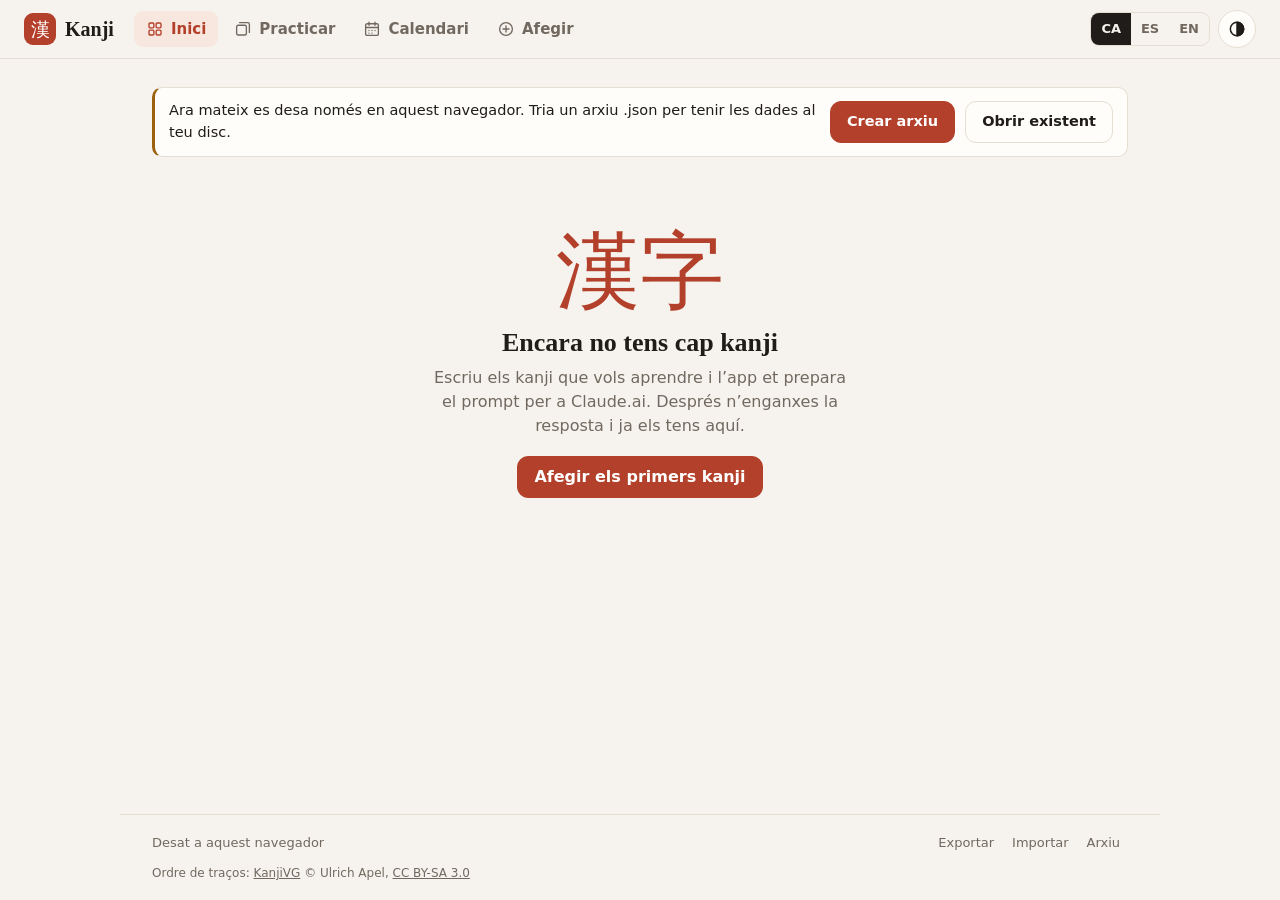
==== index.html @ 9c3f1753 "Add: verify all unchecked cards at once - "Verify all (N)" button on the home screen, for the cards " ====
<!DOCTYPE html>
<html lang="ca">
<head>
<meta charset="utf-8">
<meta name="viewport" content="width=device-width, initial-scale=1, viewport-fit=cover">
<meta name="color-scheme" content="light dark">
<!-- Sense referrer cap a altres webs: la veu en línia (js/veu.js) no respon si el rep. -->
<meta name="referrer" content="same-origin">
<meta name="description" content="Aprèn kanji amb fitxes, ordre de traços i repetició espaiada.">
<title>Kanji</title>
<link rel="icon" type="image/svg+xml" href="assets/favicon.svg">
<link rel="stylesheet" href="css/styles.css?v=30">
<script>
  // Tema abans de pintar, perquè no parpellegi (la mateixa clau que Prefs.theme, a js/prefs.js).
  try { const th = localStorage.getItem('kanji:tema'); if (th) document.documentElement.dataset.theme = th; } catch {}
</script>
</head>
<body>
<header class="top">
  <a class="brand" href="#/"><span class="brand-k" lang="ja" aria-hidden="true">漢</span><span data-i18n="app.name">Kanji</span></a>
  <nav class="nav" data-i18n-aria="nav.label">
    <a href="#/" data-nav="home">
      <svg class="i" viewBox="0 0 24 24" aria-hidden="true"><rect x="4" y="4" width="6.5" height="6.5" rx="1.5"/><rect x="13.5" y="4" width="6.5" height="6.5" rx="1.5"/><rect x="4" y="13.5" width="6.5" height="6.5" rx="1.5"/><rect x="13.5" y="13.5" width="6.5" height="6.5" rx="1.5"/></svg>
      <span data-i18n="nav.home">Inici</span>
    </a>
    <a href="#/practica" data-nav="practice">
      <svg class="i" viewBox="0 0 24 24" aria-hidden="true"><rect x="3.5" y="7" width="13" height="13" rx="2"/><path d="M7.5 3.5h11a2 2 0 0 1 2 2v11"/></svg>
      <span data-i18n="nav.practice">Practicar</span><b id="dueBadge" class="badge" hidden></b>
    </a>
    <a href="#/calendari" data-nav="calendar">
      <svg class="i" viewBox="0 0 24 24" aria-hidden="true"><rect x="3.5" y="5" width="17" height="15.5" rx="2"/><path d="M3.5 10h17M8 3v4M16 3v4"/><path d="M8 14h.01M12 14h.01M16 14h.01M8 17.5h.01M12 17.5h.01"/></svg>
      <span data-i18n="nav.calendar">Calendari</span>
    </a>
    <a href="#/afegir" data-nav="add">
      <svg class="i" viewBox="0 0 24 24" aria-hidden="true"><circle cx="12" cy="12" r="8.5"/><path d="M12 8v8M8 12h8"/></svg>
      <span data-i18n="nav.add">Afegir</span>
    </a>
  </nav>
  <div class="top-tools">
    <div id="langs" class="langs" role="group" data-i18n-aria="lang.label"></div>
    <button type="button" id="themeBtn" class="icon-btn" data-i18n-title="theme" data-i18n-aria="theme">
      <svg class="i" viewBox="0 0 24 24" aria-hidden="true"><circle cx="12" cy="12" r="8"/><path d="M12 4a8 8 0 0 1 0 16z" fill="currentColor"/></svg>
    </button>
  </div>
</header>

<main class="main">
  <div id="banner" class="banner" role="status" hidden></div>
  <div id="view"></div>
</main>

<footer class="foot">
  <span id="saveState" class="state"></span>
  <span class="tools">
    <button type="button" id="exportBtn" class="ghost" data-i18n="file.export">Exportar</button>
    <button type="button" id="importBtn" class="ghost" data-i18n="file.import">Importar</button>
    <button type="button" id="fileBtn" class="ghost" data-i18n="file.file">Arxiu</button>
  </span>
  <p class="credits"><span data-i18n="foot.strokes">Ordre de traços:</span>
    <a href="https://kanjivg.tagaini.net" target="_blank" rel="noopener">KanjiVG</a> © Ulrich Apel,
    <a href="https://creativecommons.org/licenses/by-sa/3.0/" target="_blank" rel="noopener">CC BY-SA 3.0</a></p>
</footer>

<input id="importInput" type="file" accept=".json,application/json" hidden>
<div id="toast" class="toast" role="status" aria-live="polite" hidden></div>

<script src="js/prefs.js?v=30"></script>
<script src="js/i18n.js?v=30"></script>
<script src="js/util.js?v=30"></script>
<script src="js/card.js?v=30"></script>
<script src="js/peces.js?v=30"></script>
<script src="js/almacen.js?v=30"></script>
<script src="js/validar.js?v=30"></script>
<script src="js/store.js?v=30"></script>
<script src="js/prompt.js?v=30"></script>
<script src="js/veu.js?v=30"></script>
<script src="js/traces.js?v=30"></script>
<script src="js/inici.js?v=30"></script>
<script src="js/fitxa.js?v=30"></script>
<script src="js/afegir.js?v=30"></script>
<script src="js/practica.js?v=30"></script>
<script src="js/calendari.js?v=30"></script>
<script src="js/etiquetes.js?v=30"></script>
<script src="js/app.js?v=30"></script>
</body>
</html>
---- css/styles.css ----
/* Mobile-first. Colors com a variables; el tema fosc només en canvia els valors. */
:root {
  --bg: #f6f3ee; --panel: #fffdf9; --ink: #1f1c19; --mute: #71695f; --line: #e5ded3; --hover: #f0ebe3;
  --accent: #b3402a; --accent-ink: #ffffff; --accent-soft: #f8e7df;
  --ok: #2e7d4f; --warn: #9a620f; --danger: #b3352f; --ghost: #e6dfd3;
  --ok-soft: #e2f0e7; --danger-soft: #f8e0dd;
  --b1: #c9573f; --b2: #cf8a2e; --b3: #b9a232; --b4: #6f9e4a; --b5: #2e7d4f;
  --serif: Georgia, "Iowan Old Style", "Times New Roman", serif;
  --sans: system-ui, -apple-system, "Segoe UI", Roboto, sans-serif;
  --jp: "Hiragino Sans", "Hiragino Kaku Gothic ProN", "Yu Gothic UI", "Yu Gothic", YuGothic, Meiryo, "Noto Sans JP", "Noto Sans CJK JP", sans-serif;
  /* Per als kanji grans, lletra de llibre de text si n'hi ha (s'assembla més a l'escriptura a mà). */
  --jp-k: "UD Digi Kyokasho N-R", "UD デジタル 教科書体 N-R", "UD Digi Kyokasho NK-R", Klee, "Klee One", var(--jp);
  --r: 14px;
  color-scheme: light;
}
:root[data-theme="dark"] {
  --bg: #141312; --panel: #1d1b19; --ink: #ece6dc; --mute: #a0978b; --line: #312d29; --hover: #27241f;
  --accent: #f08a6c; --accent-ink: #1a1512; --accent-soft: #3b2721;
  --ok: #62c48f; --warn: #e3b252; --danger: #ff8a7a; --ghost: #36312c;
  --ok-soft: #1c3126; --danger-soft: #3b2220;
  --b1: #f08a6c; --b2: #eaa54c; --b3: #d9c450; --b4: #98c76e; --b5: #62c48f;
  color-scheme: dark;
}

* { box-sizing: border-box; }
[hidden] { display: none !important; }
html { -webkit-text-size-adjust: 100%; }
body {
  margin: 0; min-height: 100vh; min-height: 100dvh; display: flex; flex-direction: column;
  background: var(--bg); color: var(--ink); font: 16px/1.5 var(--sans);
  padding-bottom: calc(64px + env(safe-area-inset-bottom));
}
[lang="ja"] { font-family: var(--jp); }
a { color: var(--accent); }
button, input, select, textarea { font: inherit; color: inherit; }
button { cursor: pointer; }
:focus-visible { outline: 2px solid var(--accent); outline-offset: 2px; }
svg.i {
  width: 20px;
  height: 20px;
  flex: none;
  fill: none;
  stroke: currentColor;
  stroke-width: 1.8;
  stroke-linecap: round;
  stroke-linejoin: round;
}
mark { background: none; color: var(--accent); }
.h { font: 700 26px/1.2 var(--serif); margin: 4px 0 14px; letter-spacing: -.01em; }
.hint { color: var(--mute); font-size: 14px; margin: 6px 0 0; }
.warn { color: var(--warn); font-size: 14px; margin: 6px 0 0; }
.row { display: flex; flex-wrap: wrap; gap: 8px; margin-top: 12px; align-items: center; }

/* ---------- Capçalera i navegació ---------- */
.top {
  position: sticky; top: 0; z-index: 10; display: flex; align-items: center; gap: 12px;
  padding: 10px 16px; padding-top: calc(10px + env(safe-area-inset-top));
  background: var(--bg); border-bottom: 1px solid var(--line);
}
.brand { display: flex; align-items: center; gap: 9px; color: var(--ink); text-decoration: none; font: 700 20px/1 var(--serif); }
.brand-k {
  display: grid;
  place-items: center;
  width: 32px;
  height: 32px;
  border-radius: 9px;
  background: var(--accent);
  color: var(--accent-ink);
  font: 500 19px/1 var(--jp);
}
.top-tools { margin-left: auto; display: flex; align-items: center; gap: 8px; }
.langs { display: flex; border: 1px solid var(--line); border-radius: 9px; overflow: hidden; }
.langs button { border: 0; background: none; padding: 6px 10px; font-size: 13px; font-weight: 600; color: var(--mute); }
.langs button[aria-pressed="true"] { background: var(--ink); color: var(--bg); }
.icon-btn {
  display: inline-grid; place-items: center; width: 38px; height: 38px; flex: none; padding: 0;
  border: 1px solid var(--line); border-radius: 50%; background: var(--panel); color: var(--ink); text-decoration: none;
}
.icon-btn:hover { border-color: var(--mute); }
.icon-btn.off { opacity: .35; cursor: default; }

.nav {
  position: fixed; left: 0; right: 0; bottom: 0; z-index: 10; display: grid; grid-template-columns: repeat(4, 1fr);
  background: var(--panel); border-top: 1px solid var(--line); padding-bottom: env(safe-area-inset-bottom);
}
.nav a {
  position: relative;
  display: flex;
  flex-direction: column;
  align-items: center;
  gap: 2px;
  padding: 9px 4px 8px;
  font-size: 12px;
  font-weight: 600;
  color: var(--mute);
  text-decoration: none;
}
.nav a svg.i { width: 23px; height: 23px; }
.nav a.on { color: var(--accent); }
.badge {
  position: absolute;
  top: 4px;
  left: calc(50% + 7px);
  min-width: 19px;
  padding: 1px 5px;
  border-radius: 999px;
  background: var(--accent);
  color: var(--accent-ink);
  font-size: 11px;
  line-height: 17px;
  text-align: center;
}

/* ---------- Estructura ---------- */
/* la fitxa que surt en lliscar no fa barra horitzontal */
.main {
  flex: 1;
  width: 100%;
  max-width: 1040px;
  margin: 0 auto;
  padding: 16px;
  overflow-x: hidden;
  overflow-x: clip;
}
.panel { background: var(--panel); border: 1px solid var(--line); border-radius: var(--r); padding: 16px; }
.panel h2 {
  display: flex; align-items: center; justify-content: space-between; gap: 8px; margin: 0 0 10px;
  font: 600 12.5px/1.2 var(--sans); text-transform: uppercase; letter-spacing: .07em; color: var(--mute);
}
.banner {
  display: flex;
  flex-wrap: wrap;
  align-items: center;
  gap: 10px;
  margin-bottom: 16px;
  padding: 12px 14px;
  background: var(--panel);
  border: 1px solid var(--line);
  border-left: 3px solid var(--warn);
  border-radius: 10px;
  font-size: 14.5px;
}
.banner p { margin: 0; flex: 1 1 260px; }
.foot {
  width: 100%;
  max-width: 1040px;
  margin: 0 auto;
  padding: 14px 16px 18px;
  display: flex;
  flex-wrap: wrap;
  align-items: center;
  gap: 4px 12px;
  border-top: 1px solid var(--line);
  color: var(--mute);
  font-size: 13px;
}
.state[data-s="error"] { color: var(--danger); }
.tools { display: flex; gap: 2px; margin-left: auto; }
.credits { flex-basis: 100%; margin: 4px 0 0; font-size: 12px; }
.credits a { color: inherit; }

/* ---------- Botons ---------- */
.btn {
  display: inline-flex; align-items: center; justify-content: center; gap: 6px; min-height: 42px; padding: 8px 16px;
  border: 1px solid var(--line); border-radius: 11px; background: var(--panel); color: var(--ink);
  font-weight: 600; text-decoration: none; line-height: 1.2; text-align: center;
}
.btn:hover { border-color: var(--mute); }
.btn.primary { background: var(--accent); border-color: var(--accent); color: var(--accent-ink); }
.btn.primary:hover { filter: brightness(1.07); }
.btn.ghost { background: none; border-color: transparent; color: var(--mute); padding-inline: 8px; }
.btn.ghost:hover { color: var(--ink); background: var(--hover); }
.btn.danger { color: var(--danger); }
.btn.danger:hover { border-color: var(--danger); }
.btn.big { width: 100%; min-height: 52px; font-size: 17px; }
.btn.small { min-height: 34px; padding: 5px 12px; font-size: 14px; }
button.ghost { background: none; border: 0; border-radius: 7px; padding: 4px 8px; color: var(--mute); font-size: 13px; }
button.ghost:hover { color: var(--ink); background: var(--hover); }
.say {
  display: inline-grid;
  place-items: center;
  width: 38px;
  height: 38px;
  flex: none;
  padding: 0;
  border: 1px solid var(--line);
  border-radius: 50%;
  background: var(--panel);
  color: var(--accent);
}
.say:hover { border-color: var(--accent); }
.say svg.i { width: 19px; height: 19px; }
.lnk { font-size: 14px; }

/* ---------- Inici ---------- */
.today { display: grid; grid-template-columns: repeat(3, 1fr); gap: 8px; margin-bottom: 16px; }
.today .btn { grid-column: 1 / -1; min-height: 48px; }
.stat { background: var(--panel); border: 1px solid var(--line); border-radius: var(--r); padding: 10px 12px; }
.stat b { display: block; font: 700 27px/1.1 var(--serif); }
.stat span { font-size: 13px; color: var(--mute); }
.stat.hot b { color: var(--accent); }
.finder { display: grid; gap: 10px; margin-bottom: 12px; }
.search, .kin, .paste, .ptext {
  width: 100%;
  padding: 11px 13px;
  border: 1px solid var(--line);
  border-radius: 11px;
  background: var(--panel);
  color: var(--ink);
  font-size: 16px;
}
.chips { display: flex; gap: 6px; overflow-x: auto; scrollbar-width: none; padding-bottom: 2px; }
.chips::-webkit-scrollbar { display: none; }
.chip {
  flex: none;
  border: 1px solid var(--line);
  background: var(--panel);
  border-radius: 999px;
  padding: 5px 13px;
  font-size: 14px;
  color: var(--mute);
}
.chip.on { background: var(--ink); border-color: var(--ink); color: var(--bg); }
.found { margin: 0 0 10px; color: var(--mute); font-size: 14px; }
.chips-sep { flex: none; width: 1px; margin: 4px 4px; background: var(--line); }
/* "Mostrar: significats · rōmaji" (interruptors petits sota la cerca). */
.view-opts {
  display: flex;
  flex-wrap: wrap;
  align-items: center;
  gap: 8px 16px;
  margin: -2px 0 12px;
  font-size: 14px;
  color: var(--mute);
}
.toggle.small { align-items: center; gap: 8px; color: var(--ink); font-weight: 600; cursor: pointer; }
.toggle.small .switch { width: 38px; height: 22px; margin: 0; }
.toggle.small .switch i { width: 16px; height: 16px; }
.toggle.small .switch[aria-checked="true"] i { transform: translateX(16px); }
.grid.hide-m .tile-m { visibility: hidden; } /* s'amaga però conserva el lloc: les targetes no canvien de mida */
[data-romaji="off"] .ro, [data-romaji="off"] .rd-ro, [data-romaji="off"] .ros { display: none !important; }
.found:empty { display: none; }
.grid { display: grid; grid-template-columns: repeat(auto-fill, minmax(96px, 1fr)); gap: 8px; }
.tile {
  position: relative; display: flex; flex-direction: column; align-items: center; gap: 1px; min-width: 0; padding: 12px 6px 10px;
  background: var(--panel); border: 1px solid var(--line); border-radius: var(--r); color: var(--ink); text-decoration: none;
  transition: border-color .12s, transform .12s;
}
.tile:hover { border-color: var(--accent); transform: translateY(-1px); }
/* Ordenar arrossegant (només a l'ordinador): botó «Reordenar [R]» a la dreta de «Mostrar». En mode ordenar,
   les rajoles tenen la vora discontínua, el text no es pot seleccionar i la que mous queda com un forat. */
/* «✓ Verificar totes (N)»: a la dreta; si també hi ha «Reordenar», van junts. */
.view-opts .verify-all-btn { margin-left: auto; color: var(--ok); font-size: 14px; }
.view-opts .verify-all-btn:not([hidden]) + .sort-btn { margin-left: 0; }
.view-opts .sort-btn { margin-left: auto; color: var(--ink); font-size: 14px; }
.sort-btn kbd {
  margin-left: 4px;
  padding: 0 5px;
  border: 1px solid currentColor;
  border-radius: 4px;
  font: 700 11px/1.4 var(--sans);
  opacity: .7;
}
.grid.sortable .tile { cursor: grab; user-select: none; -webkit-user-select: none; border-style: dashed; }
.grid.sortable .tile.dragging { opacity: .35; border-style: dashed; border-color: var(--accent); transform: none; }
.tile-k { font: 400 46px/1.15 var(--jp-k); }
/* Paraules: com més llargues, més petites, perquè hi càpiguen. */
.tile-k.w2, .tile-k.w3, .tile-k.w4 {
  display: flex;
  align-items: center;
  justify-content: center;
  min-height: 53px;
  max-width: 100%;
  line-height: 1.25;
  text-align: center;
  overflow-wrap: anywhere;
}
.tile-k.w2 { font-size: 34px; }
.tile-k.w3 { font-size: 25px; }
.tile-k.w4 { font-size: 17px; }
.tile-m { max-width: 100%; overflow: hidden; text-overflow: ellipsis; white-space: nowrap; font-size: 13px; color: var(--mute); }
.tile-ver { position: absolute; top: 6px; left: 9px; font-size: 12px; font-weight: 700; }
.tile-ver.ver-ok { color: var(--ok); } .tile-ver.ver-err { color: var(--danger); }
.tile.due::after {
  content: "";
  position: absolute;
  top: 9px;
  right: 9px;
  width: 8px;
  height: 8px;
  border-radius: 50%;
  background: var(--accent);
}
.boxes { display: flex; gap: 3px; margin-top: 5px; }
.boxes i { width: 10px; height: 4px; border-radius: 2px; background: var(--line); }
.boxes i.f { background: var(--ok); }
.empty { max-width: 420px; margin: 8vh auto; text-align: center; }
.empty-k { font: 400 84px/1 var(--jp-k); color: var(--accent); }
.empty h1 { font: 700 26px/1.2 var(--serif); margin: 14px 0 8px; }
.empty p { color: var(--mute); margin: 0 0 18px; }

/* ---------- Fitxa ---------- */
.bar { display: flex; align-items: center; gap: 8px; margin-bottom: 12px; }
.bar .back { margin-left: -8px; }
.pos { margin-left: auto; color: var(--mute); font-size: 14px; font-variant-numeric: tabular-nums; }
.bar .tag-btn { margin-left: auto; }
.bar .tag-btn + .pos { margin-left: 4px; }
.sheet { display: grid; gap: 12px; }
/* Lliscar entre fitxes (pantalles tàctils): el desplaçament vertical el fa el navegador; l'horitzontal, fitxa.js.
   La fitxa nova entra pel costat contrari del que ha sortit l'anterior. */
@media (pointer: coarse) { .sheet { touch-action: pan-y; } }
.sheet.enter-right { animation: enter-right .2s ease-out; }
.sheet.enter-left { animation: enter-left .2s ease-out; }
@keyframes enter-right { from { transform: translateX(35%); opacity: 0; } }
@keyframes enter-left { from { transform: translateX(-35%); opacity: 0; } }
.col { display: grid; gap: 12px; align-content: start; min-width: 0; }
.hero { position: relative; text-align: center; padding: 22px 16px 18px; }
.hero > .say { position: absolute; top: 12px; left: 12px; }
.emoji { position: absolute; top: 10px; right: 14px; font-size: 32px; line-height: 1.2; }
.hero-k { font: 400 clamp(128px, 40vw, 190px)/1.05 var(--jp-k); }
.hero-k.w2, .big-k.w2 { font-size: clamp(84px, 26vw, 124px); }
.hero-k.w3, .big-k.w3 { font-size: clamp(60px, 18vw, 90px); }
.hero-k.w4, .big-k.w4 { font-size: clamp(36px, 11vw, 58px); line-height: 1.3; overflow-wrap: anywhere; }
/* Paraules: els kanji que la formen, enllaçats a la seva fitxa si ja els tens. */
.kparts { display: flex; flex-wrap: wrap; gap: 8px; }
.kpart {
  display: grid;
  justify-items: center;
  gap: 2px;
  min-width: 66px;
  padding: 8px 10px;
  border: 1px solid var(--line);
  border-radius: 12px;
  background: var(--bg);
  color: var(--ink);
  text-decoration: none;
}
.kpart span { font: 400 30px/1.1 var(--jp-k); }
.kpart small { font-size: 12px; color: var(--mute); }
a.kpart:hover { border-color: var(--accent); }
.kpart.off { opacity: .6; }
.means { font: 700 24px/1.25 var(--serif); margin: 8px 0 12px; overflow-wrap: anywhere; }
.facts { display: flex; flex-wrap: wrap; justify-content: center; gap: 6px; }
.pill { padding: 3px 10px; border-radius: 999px; background: var(--hover); color: var(--mute); font-size: 13px; }
.pill.ver-ok { background: var(--ok-soft); color: var(--ok); font-weight: 600; }
.pill.ver-err { background: var(--danger-soft); color: var(--danger); font-weight: 600; }
.stats { margin: 10px 0 0; color: var(--mute); font-size: 13px; }
.rd {
  display: grid;
  grid-template-columns: 1fr auto;
  align-items: center;
  gap: 0 10px;
  padding: 8px 0;
  border-top: 1px solid var(--line);
}
.rd:first-of-type { border-top: 0; padding-top: 0; }
.rd-l { font-size: 13.5px; font-weight: 600; }
.rd-l small { font-weight: 400; color: var(--mute); font-size: 12.5px; }
.rd-v { grid-column: 1; font-size: 23px; line-height: 1.45; }
.rd .say { grid-column: 2; grid-row: 1 / span 3; }
.oku, .sep { color: var(--mute); }
/* Rōmaji: petit, en cursiva i apagat (és una ajuda, no el principal). */
.ro { font: italic 500 .72em/1.3 var(--sans); color: var(--mute); letter-spacing: .01em; }
.rd-ro { grid-column: 1; font-size: 19px; line-height: 1.2; }
.is-main { font-weight: 700; color: var(--accent); }
.main-r {
  display: flex;
  flex-wrap: wrap;
  align-items: baseline;
  justify-content: center;
  gap: 4px 8px;
  margin: -4px 0 12px;
  font-size: 24px;
}
.main-r small { font: 600 11.5px var(--sans); color: var(--mute); text-transform: uppercase; letter-spacing: .06em; }
.main-r .ro { font-size: 15px; }
.so { display: grid; justify-items: center; gap: 10px; cursor: pointer; }
.so-svg { width: min(250px, 72vw); aspect-ratio: 1; background: var(--bg); border: 1px solid var(--line); border-radius: 12px; }
.so-grid { fill: none; stroke: var(--line); stroke-width: .6; stroke-dasharray: 2.5 2.5; }
.so-ghost path, .so-ink path { fill: none; stroke-width: 3.2; stroke-linecap: round; stroke-linejoin: round; }
.so-ghost path { stroke: var(--ghost); }
.so-ink path { stroke: var(--ink); }
.so-num text { font: 600 7.5px var(--sans); fill: var(--accent); }
.so-msg { margin: 0; padding: 30px 0; color: var(--mute); font-size: 14px; text-align: center; }
.so-warn { margin: 0; color: var(--warn); font-size: 13.5px; text-align: center; }
.credit { margin: 10px 0 0; color: var(--mute); font-size: 12px; text-align: center; }
.credit a { color: inherit; }
.mnemo { background: var(--accent-soft); border-color: transparent; }
.mnemo h2 { color: var(--accent); }
.mnemo p { margin: 0; font-size: 16.5px; }
.ex { list-style: none; margin: 0; padding: 0; }
.ex li {
  display: grid;
  grid-template-columns: auto 1fr auto;
  align-items: center;
  gap: 0 12px;
  padding: 9px 0;
  border-top: 1px solid var(--line);
}
.ex li:first-child { border-top: 0; padding-top: 0; }
.ex-w { grid-row: 1 / span 2; font-size: 25px; line-height: 1.2; }
.ex-r { font-size: 14px; color: var(--mute); }
.ex-m { font-size: 15px; }
.ex .say { grid-column: 3; grid-row: 1 / span 2; }
.sent-jp { margin: 0; font-size: 21px; line-height: 1.5; }
.sent-r { margin: 2px 0 6px; color: var(--mute); font-size: 14.5px; }
.sent-ro { margin: -4px 0 6px; font-size: 14px; }
.ex-r .ro { font-size: 13px; }
.sent-m { margin: 0; }
.fold { padding: 0; }
.fold summary {
  display: flex;
  justify-content: space-between;
  align-items: center;
  padding: 14px 16px;
  cursor: pointer;
  list-style: none;
  font-weight: 600;
}
.fold summary::-webkit-details-marker { display: none; }
.fold summary::after { content: "▾"; color: var(--mute); transition: transform .15s; }
.fold[open] summary::after { transform: rotate(180deg); }
.fold p { margin: 0; padding: 0 16px 16px; }
/* Botó de verificació: un color i un text per estat. */
.btn.ver { min-width: 190px; }
.btn.ver-pending { border-style: dashed; color: var(--mute); }
.btn.ver-ok { background: var(--ok-soft); border-color: var(--ok); color: var(--ok); }
.btn.ver-err { background: var(--danger-soft); border-color: var(--danger); color: var(--danger); }

/* ---------- Fitxa: mode edició ---------- */
.sheet.editing { padding-bottom: 72px; } /* que la barra flotant no tapi el final */
.sheet.editing .panel { border-style: dashed; border-color: var(--accent); }
.edit-note, .edit-errors { grid-column: 1 / -1; margin: 0; padding: 10px 14px; border-radius: 10px; font-size: 14.5px; }
.edit-note { background: var(--accent-soft); }
.edit-errors { background: var(--danger-soft); color: var(--danger); }
.edit-errors p { margin: 0 0 4px; font-weight: 600; }
.edit-errors ul { margin: 0; padding-left: 18px; }
.efld { display: grid; gap: 4px; margin-top: 10px; text-align: left; font-size: 13px; font-weight: 600; color: var(--mute); }
.efld small { font-size: 12.5px; font-weight: 400; }
.efld input, .efld select, .sheet.editing textarea {
  width: 100%;
  padding: 9px 11px;
  border: 1px solid var(--line);
  border-radius: 10px;
  background: var(--bg);
  color: var(--ink);
  font: 400 16px/1.4 var(--sans);
}
.efld input[lang="ja"] { font-family: var(--jp); }
.sheet.editing textarea { resize: vertical; }
.erow { display: grid; grid-template-columns: repeat(3, minmax(0, 1fr)); gap: 8px; }
.main-pick { margin-top: 14px; }
.main-pick legend { font-size: 13px; }
/* Lectures principals: una o dues; el número diu quina és la 1a i quina la 2a. */
.mchips { display: flex; flex-wrap: wrap; gap: 6px; }
.mchip {
  display: inline-flex;
  align-items: center;
  gap: 7px;
  padding: 7px 14px;
  border: 1px solid var(--line);
  border-radius: 999px;
  background: var(--panel);
  font-size: 18px;
  line-height: 1.3;
}
.mchip[aria-pressed="true"] { background: var(--ink); border-color: var(--ink); color: var(--bg); }
.mchip:focus-visible { outline: 2px solid var(--accent); outline-offset: 2px; }
.mchip b {
  display: inline-grid;
  place-items: center;
  width: 19px;
  height: 19px;
  border-radius: 50%;
  background: var(--bg);
  color: var(--ink);
  font: 700 11.5px/1 var(--sans);
}
.eex { padding: 10px 0; border-top: 1px solid var(--line); }
.eex:first-of-type { border-top: 0; padding-top: 0; }
.eex .efld:first-child { margin-top: 0; }
@media (min-width: 600px) { .eex { display: grid; grid-template-columns: 1fr 1fr 1.3fr; gap: 8px; } .eex .efld { margin-top: 0; } }
.edit-bar {
  position: fixed; left: 50%; bottom: calc(76px + env(safe-area-inset-bottom)); z-index: 15; transform: translateX(-50%);
  display: flex; align-items: center; gap: 8px; padding: 8px 8px 8px 14px; border-radius: 14px; white-space: nowrap;
  background: var(--ink); color: var(--bg); box-shadow: 0 10px 30px -12px rgb(0 0 0 / .5);
}
.edit-bar > span { margin-right: 4px; font-weight: 600; }
.edit-bar .btn { min-height: 36px; padding: 6px 14px; }
@media (min-width: 860px) { .edit-bar { bottom: 20px; } }

/* ---------- Afegir ---------- */
.step { margin-bottom: 12px; }
.step h2, .result h2 {
  justify-content: flex-start;
  gap: 10px;
  text-transform: none;
  letter-spacing: 0;
  font: 600 18px/1.3 var(--serif);
  color: var(--ink);
}
.step .n {
  display: inline-grid;
  place-items: center;
  width: 24px;
  height: 24px;
  flex: none;
  border-radius: 50%;
  background: var(--accent);
  color: var(--accent-ink);
  font: 700 13px/1 var(--sans);
}
.kin { margin-top: 10px; font: 24px/1.4 var(--jp); letter-spacing: .1em; }
.picked { display: flex; flex-wrap: wrap; gap: 6px; margin-top: 10px; }
.picked:empty { display: none; }
.picked p { flex-basis: 100%; margin: 2px 0 0; }
.kchip {
  padding: 5px 9px;
  border: 1.5px solid transparent;
  border-radius: 9px;
  background: var(--hover);
  color: var(--ink);
  font-size: 21px;
  line-height: 1.2;
}
button.kchip { font-family: var(--jp); }
.kchip.has { background: none; border: 1.5px dashed var(--line); color: var(--mute); opacity: .8; }
.kchip.has:hover { opacity: 1; }
.kchip.regen { background: var(--accent-soft); border-color: var(--accent); color: var(--accent); }
.pview { margin-top: 12px; }
.step .seg { margin: 2px 0 8px; }
/* "Que els triï Claude": quants, temàtica i paraules. */
.fields { display: grid; grid-template-columns: minmax(0, 1fr) 96px; gap: 10px; margin-top: 10px; }
.fld small.hint { margin: 2px 0 0; font-weight: 400; font-size: 13px; }
.fld { display: grid; gap: 4px; align-content: start; font-size: 13.5px; font-weight: 600; color: var(--mute); }
.fld.wide { grid-column: 1 / -1; }
.fld input {
  width: 100%;
  padding: 10px 12px;
  border: 1px solid var(--line);
  border-radius: 11px;
  background: var(--panel);
  color: var(--ink);
  font-size: 16px;
  font-weight: 400;
}
.pview summary { cursor: pointer; color: var(--mute); font-size: 14px; }
.ptext { margin-top: 8px; font: 13px/1.45 ui-monospace, Consolas, monospace; resize: vertical; }
.paste { margin-top: 10px; font: 14px/1.45 ui-monospace, Consolas, monospace; resize: vertical; }
.err { margin: 10px 0 0; color: var(--danger); font-size: 14.5px; }
.err:empty { display: none; }
.grp h3 { display: flex; align-items: center; gap: 8px; margin: 16px 0 6px; font-size: 15px; }
.grp .num {
  min-width: 24px;
  padding: 0 7px;
  border-radius: 999px;
  font-size: 12.5px;
  font-weight: 700;
  line-height: 22px;
  text-align: center;
  color: var(--mute);
  background: var(--hover);
}
.g-new .num { color: var(--ok); } .g-upd .num { color: var(--warn); } .g-err .num { color: var(--danger); }
.rows { list-style: none; margin: 8px 0 0; padding: 0; display: grid; gap: 6px; }
.rows > li {
  display: grid;
  grid-template-columns: auto 1fr;
  align-items: center;
  gap: 0 12px;
  padding: 8px 12px;
  border-radius: 11px;
  background: var(--bg);
}
.rk { grid-row: 1 / span 2; font-size: 30px; line-height: 1.1; }
.rm { font-size: 14.5px; overflow-wrap: anywhere; }
.msgs { grid-column: 2; list-style: none; margin: 2px 0 0; padding: 0; font-size: 13px; }
.msgs .e { color: var(--danger); } .msgs .w { color: var(--warn); }
.ok-line { margin: 0 0 12px; color: var(--ok); font-weight: 600; }
.missing { display: grid; justify-items: start; gap: 8px; margin: 6px 0 4px; }
.missing .warn { margin: 0; }
.note { margin: 0 0 10px; padding: 10px 12px; border-radius: 10px; background: var(--accent-soft); font-size: 14.5px; }

/* ---------- Practicar ---------- */
.big-line { margin: 0 0 12px; font: 600 18px/1.35 var(--serif); }
.bx { display: grid; grid-template-columns: repeat(6, 1fr); gap: 6px; text-align: center; }
.bx button {
  padding: 8px 2px 7px; border-radius: 10px; background: var(--bg); color: var(--ink);
  border: 1px solid transparent; border-top: 3px solid var(--line); font: inherit; cursor: pointer;
}
.bx button[aria-pressed="true"] {
  background: var(--accent-soft); border-left-color: var(--accent); border-right-color: var(--accent); border-bottom-color: var(--accent);
}
.bx-cards { margin-top: 10px; }
.bx-empty { margin: 10px 0 0; text-align: center; }
.bx .b1 { border-top-color: var(--b1); } .bx .b2 { border-top-color: var(--b2); } .bx .b3 { border-top-color: var(--b3); }
.bx .b4 { border-top-color: var(--b4); } .bx .b5 { border-top-color: var(--b5); }
.bx b { display: block; font: 700 20px/1.2 var(--serif); }
.bx span { font-size: 11.5px; color: var(--mute); }
.setup { display: grid; gap: 16px; margin-top: 12px; }
fieldset { margin: 0; padding: 0; border: 0; min-width: 0; }
legend { padding: 0; margin-bottom: 8px; font-size: 13.5px; font-weight: 600; color: var(--mute); }
.seg { display: flex; flex-wrap: wrap; gap: 6px; }
.seg label { position: relative; }
.seg input { position: absolute; opacity: 0; pointer-events: none; }
.seg span {
  display: inline-block;
  padding: 8px 14px;
  border: 1px solid var(--line);
  border-radius: 999px;
  background: var(--panel);
  font-size: 15px;
  cursor: pointer;
}
.seg input:checked + span { background: var(--ink); border-color: var(--ink); color: var(--bg); }
.seg input:focus-visible + span { outline: 2px solid var(--accent); outline-offset: 2px; }
.setup .hint { margin-top: -8px; }
/* Interruptor sí/no (role="switch"): pista gris o verda amb una bola blanca. */
.toggle { display: flex; align-items: flex-start; gap: 12px; }
.toggle-l { font-weight: 600; }
.setup .toggle .hint { margin-top: 2px; }
.switch {
  position: relative;
  flex: none;
  width: 46px;
  height: 28px;
  margin-top: 1px;
  padding: 0;
  border: 0;
  border-radius: 999px;
  background: var(--mute);
  transition: background .15s;
}
.switch i {
  position: absolute;
  top: 3px;
  left: 3px;
  width: 22px;
  height: 22px;
  border-radius: 50%;
  background: #fff;
  box-shadow: 0 1px 3px rgb(0 0 0 / .3);
  transition: transform .15s;
}
.switch[aria-checked="true"] { background: var(--ok); }
.switch[aria-checked="true"] i { transform: translateX(18px); }

.ses-top { display: flex; align-items: center; gap: 10px; margin-bottom: 12px; }
.ses-top .btn { margin-left: -8px; }
.pbar { flex: 1; height: 6px; border-radius: 3px; background: var(--line); overflow: hidden; }
.pbar i { display: block; height: 100%; background: var(--accent); transition: width .25s; }
.ses-top .pos { margin-left: 0; }
.tag {
  display: inline-block;
  margin: 0 0 10px;
  padding: 3px 10px;
  border-radius: 999px;
  background: var(--hover);
  color: var(--mute);
  font-size: 13px;
}
.ses-tags { display: flex; flex-wrap: wrap; align-items: center; gap: 8px; margin: 0 0 10px; }
.ses-tags .tag { margin: 0; }
.ses-tags .tag-btn { margin-left: auto; } /* a la dreta, just sota del «1/10» */
/* Botó «Rōmaji» (fitxa i pràctica): pastilla com «Repàs lliure»; premut (ple) quan el rōmaji es veu. */
.tag-btn { margin: 0; border: 1px solid var(--line); background: var(--panel); cursor: pointer; line-height: 1.5; }
.tag-btn:hover { border-color: var(--mute); color: var(--ink); }
.tag-btn[aria-pressed="true"] { background: var(--ink); border-color: var(--ink); color: var(--bg); }
.flash {
  position: relative; max-width: 560px; min-height: 300px; margin: 0 auto; padding: 26px 18px 22px;
  display: flex; flex-direction: column; align-items: center; justify-content: center; text-align: center;
  background: var(--panel); border: 1px solid var(--line); border-radius: 20px;
  box-shadow: 0 14px 34px -22px rgb(0 0 0 / .35); transition: transform .14s ease-in;
}
.flash[data-act] { cursor: pointer; }
.flash:focus { outline: none; }
.flash:focus-visible { outline: 2px solid var(--accent); }
.flash.turn { transform: scaleX(0); }
.flash.unturn { animation: unturn .16s ease-out; }
@keyframes unturn { from { transform: scaleX(0); } }
.flash .q {
  margin: 0 0 6px;
  color: var(--mute);
  font-size: 12.5px;
  font-weight: 600;
  text-transform: uppercase;
  letter-spacing: .07em;
}
.again {
  position: absolute;
  top: 12px;
  left: 14px;
  padding: 2px 9px;
  border-radius: 999px;
  background: var(--accent-soft);
  color: var(--accent);
  font-size: 12px;
  font-weight: 600;
}
.big-k { font: 400 clamp(118px, 36vw, 172px)/1.05 var(--jp-k); }
.big-m { font: 700 clamp(26px, 7vw, 34px)/1.25 var(--serif); padding: 24px 0; overflow-wrap: anywhere; }
.rev {
  width: 100%;
  margin-top: 14px;
  padding-top: 14px;
  border-top: 1px dashed var(--line);
  display: grid;
  justify-items: center;
  gap: 10px;
}
.ans-m { font: 700 24px/1.3 var(--serif); overflow-wrap: anywhere; }
.ans-r { display: flex; align-items: center; justify-content: center; gap: 12px; }
.reads { display: grid; gap: 2px; font-size: 21px; line-height: 1.4; text-align: left; }
.reads small { display: inline-block; min-width: 64px; font: 600 12px var(--sans); color: var(--mute); }
.reads .rl { display: grid; grid-template-columns: auto minmax(0, 1fr); column-gap: 10px; align-items: baseline; }
.reads .rl small { grid-row: 1 / span 2; }
.reads .ros { grid-column: 2; font-size: 18px; line-height: 1.1; margin-bottom: 4px; }
.ans-main {
  display: flex;
  flex-wrap: wrap;
  align-items: center;
  justify-content: center;
  gap: 4px 10px;
  font-size: 28px;
  line-height: 1.2;
}
.ans-main .ro { font-size: 16px; }
.ans-mn { margin: 0; padding: 10px 12px; border-radius: 10px; background: var(--accent-soft); font-size: 15px; text-align: left; }
.answer { max-width: 560px; margin: 14px auto 0; }
.answer > .btn.big { display: flex; margin-inline: auto; } /* "Girar", centrat sota la targeta */
.grade { display: grid; grid-template-columns: repeat(3, 1fr); gap: 8px; }
.grade .btn { min-height: 58px; flex-direction: column; gap: 1px; font-size: 17px; }
.grade small { font-size: 12px; font-weight: 500; opacity: .85; }
.btn.no { color: var(--danger); border-color: var(--danger); }
.btn.doubt { color: var(--warn); border-color: var(--warn); }
.btn.yes { background: var(--ok); border-color: var(--ok); color: var(--panel); }
.keys { margin: 10px 0 0; text-align: center; color: var(--mute); font-size: 12.5px; }
@media (hover: none) { .keys { display: none; } }
.check .keys { margin-top: 4px; text-align: left; }
.summary { max-width: 640px; margin: 0 auto; }
.summary h2 { margin-top: 18px; }
.res { display: grid; grid-template-columns: repeat(3, 1fr); gap: 8px; margin-bottom: 8px; text-align: center; }
.res div { padding: 12px 4px; border-radius: 12px; background: var(--bg); }
.res b { display: block; font: 700 30px/1.1 var(--serif); }
.res span { color: var(--mute); font-size: 14px; }
.r-yes b { color: var(--ok); } .r-doubt b { color: var(--warn); } .r-no b { color: var(--danger); }

/* ---------- Calendari ---------- */
/* Una sola tonalitat (l'accent) barrejada amb el fons de la targeta: com més respostes, més intens.
   Text: fosc on el fons és clar i clar on és fosc (contrast >= 4.6:1 en tots dos temes). */
.cal, .cal-stats { max-width: 560px; margin-inline: auto; }
.cal-head { display: flex; align-items: center; gap: 8px; margin-bottom: 12px; }
.panel h2.cal-title {
  display: block;
  flex: 1;
  margin: 0;
  text-align: center;
  font: 700 20px/1.2 var(--serif);
  text-transform: none;
  letter-spacing: 0;
  color: var(--ink);
}
.cal-title::first-letter { text-transform: uppercase; }
.icon-btn:disabled { opacity: .35; cursor: default; }
/* minmax(0, 1fr) i align-items: start perquè totes les caselles siguin quadrats iguals (l'alçada surt de l'amplada). */
.cal-week, .cal-grid { display: grid; grid-template-columns: repeat(7, minmax(0, 1fr)); gap: 4px; align-items: start; }
.cal-week span { text-align: center; font-size: 12px; color: var(--mute); text-transform: capitalize; }
.cal-grid { list-style: none; margin: 6px 0 0; padding: 0; }
.day {
  position: relative;
  width: 100%;
  min-width: 0;
  aspect-ratio: 1;
  display: flex;
  flex-direction: column;
  align-items: center;
  justify-content: center;
  border-radius: 8px;
  background: var(--bg);
  color: var(--ink);
  line-height: 1.15;
}
.day b { font-size: 14px; font-weight: 600; }
.day span:not(.sr) { font-size: 11px; font-variant-numeric: tabular-nums; }
.day.future { opacity: .4; }
.day.is-today { box-shadow: inset 0 0 0 2px var(--ink); }
.cal .l1 { background: color-mix(in srgb, var(--accent) 16%, var(--panel)); }
.cal .l2 { background: color-mix(in srgb, var(--accent) 32%, var(--panel)); }
.cal .l3 { background: color-mix(in srgb, var(--accent) 52%, var(--panel)); }
.cal .l4 { background: color-mix(in srgb, var(--accent) 76%, var(--panel)); }
.cal .l5 { background: var(--accent); color: var(--accent-ink); }
:root[data-theme="dark"] .cal .l4 { color: var(--accent-ink); }
/* Llegenda: cada color amb el rang de targetes que representa. */
.cal-legend {
  display: flex;
  flex-wrap: wrap;
  align-items: center;
  justify-content: space-between;
  gap: 6px 12px;
  margin-top: 14px;
  font-size: 12px;
  color: var(--mute);
}
.cal-legend .cap { font-weight: 600; }
.cal-legend ul { display: flex; gap: 4px; margin: 0; padding: 0; list-style: none; }
.cal-legend li { display: grid; justify-items: center; gap: 3px; min-width: 36px; font-variant-numeric: tabular-nums; }
.cal-legend i { width: 100%; height: 12px; border-radius: 4px; background: var(--bg); }
.sr {
  position: absolute;
  width: 1px;
  height: 1px;
  margin: -1px;
  padding: 0;
  overflow: hidden;
  clip: rect(0 0 0 0);
  white-space: nowrap;
  border: 0;
}

/* ---------- Etiquetes ---------- */
/* Inici: fila a part dels altres filtres (sota, a tota l'amplada); les de dins surten en una fila més, amb «›». */
.home-tags { display: grid; gap: 6px; grid-column: 1 / -1; }
.home-tags .chips { flex-wrap: wrap; overflow: visible; align-items: center; }
.home-tags-l { flex: none; margin-right: 2px; font-size: 13.5px; font-weight: 600; color: var(--mute); }
/* Botó «Etiquetes»: mostra o amaga les files; obert, premut (ple). Cantonades menys rodones que les pastilles. */
.home-tags-toggle {
  flex: none;
  padding: 5px 13px;
  border: 1px solid var(--line);
  border-radius: 9px;
  background: var(--panel);
  font-size: 14px;
  font-weight: 600;
}
.home-tags-toggle[aria-expanded="true"] { background: var(--ink); border-color: var(--ink); color: var(--bg); }
.home-tags-toggle:hover { border-color: var(--mute); }
.home-tags-sub { padding-left: 10px; }
.home-tags-edit { color: var(--ink); text-decoration: none; border-style: dashed; }
/* Fitxa: les etiquetes que té, com a pastilles. */
.card-tag-list { display: flex; flex-wrap: wrap; gap: 6px; }
.card-tags h2 .btn { text-transform: none; letter-spacing: normal; font: 600 14px/1.2 var(--sans); color: var(--ink); }
/* Pantalla d'etiquetes: arbre amb el nombre de fitxes, formularis i rajoles per triar. */
.tags-crumbs { margin: 0 0 2px; color: var(--mute); font-size: 14px; }
.tags-crumbs a { color: inherit; }
.tags-panel + .tags-panel { margin-top: 12px; }
.tags-tree { list-style: none; margin: 0; padding: 0; display: grid; gap: 4px; }
.tags-tree li { display: flex; align-items: center; gap: 6px; margin-left: calc(var(--depth, 0) * 20px); }
.tags-tree li > a { flex: 1; min-width: 0; }
.tags-tree li.on > a { background: var(--accent-soft); color: var(--accent); font-weight: 600; }
/* Botons ↑ ↓ per canviar l'ordre; «Sense etiqueta» en té un buit de la mateixa amplada perquè els números quedin en columna. */
.tags-order { flex: none; display: flex; gap: 4px; width: 72px; justify-content: flex-end; }
.tags-move {
  width: 34px;
  height: 34px;
  border: 1px solid var(--line);
  border-radius: 9px;
  background: var(--panel);
  font-size: 15px;
  line-height: 1;
}
.tags-move:hover:not(:disabled) { border-color: var(--mute); }
.tags-move:disabled { opacity: .3; cursor: default; }
.tags-tree li + li { border-top: 1px solid var(--line); padding-top: 4px; }
.tags-tree a {
  display: flex;
  justify-content: space-between;
  gap: 12px;
  padding: 7px 4px;
  border-radius: 8px;
  color: var(--ink);
  text-decoration: none;
}
.tags-tree a:hover { background: var(--hover); }
.tags-tree small { color: var(--mute); font-variant-numeric: tabular-nums; }
/* «Sense etiqueta» (automàtica): la primera, separada de l'arbre amb una ratlla discontínua. */
.tags-untagged { margin-bottom: 4px; padding-bottom: 4px; border-bottom: 1px dashed var(--line); }
.tags-untagged em { color: var(--mute); font-size: 13px; }
.home-tags-none { border-style: dashed; }
.tags-form { display: grid; gap: 10px; margin-top: 12px; }
h2 + .tags-form { margin-top: 0; }
.tags-form > .btn { justify-self: start; }
.tags-form.inline { grid-template-columns: minmax(0, 1fr) auto; align-items: end; }
.fld select {
  width: 100%;
  padding: 10px 12px;
  border: 1px solid var(--line);
  border-radius: 11px;
  background: var(--panel);
  font-size: 16px;
  font-weight: 400;
}
.tags-search { margin-top: 10px; }
.tags-count { margin: 10px 0; }
.tile-pick { width: 100%; font: inherit; cursor: pointer; }
.tile-check {
  position: absolute; top: 6px; right: 6px; display: grid; place-items: center; width: 20px; height: 20px;
  border-radius: 50%; border: 1px solid var(--line); font-size: 12px; font-weight: 700; color: transparent;
}
.tile-pick[aria-pressed="true"] { border-color: var(--accent); background: var(--accent-soft); }
.tile-pick[aria-pressed="true"] .tile-check { background: var(--accent); border-color: var(--accent); color: var(--accent-ink); }

/* ---------- Finestra de confirmar (U.ask) ---------- */
.ask {
  width: min(420px, calc(100% - 32px));
  padding: 0;
  border: 1px solid var(--line);
  border-radius: var(--r);
  background: var(--panel);
  color: var(--ink);
  box-shadow: 0 20px 50px -20px rgb(0 0 0 / .5);
}
.ask::backdrop { background: rgb(0 0 0 / .45); }
.ask form { padding: 20px; }
.ask h2 { margin: 0 0 8px; font: 700 19px/1.3 var(--serif); }
.ask p { margin: 0; color: var(--mute); font-size: 15px; }
.ask-btns { display: flex; flex-wrap: wrap; justify-content: flex-end; gap: 8px; margin-top: 18px; }

/* ---------- Avisos ---------- */
.toast {
  position: fixed; left: 50%; bottom: calc(78px + env(safe-area-inset-bottom)); z-index: 20; transform: translateX(-50%);
  width: max-content; max-width: calc(100% - 32px); padding: 10px 16px; border-radius: 11px;
  background: var(--ink); color: var(--bg); font-size: 14.5px; box-shadow: 0 10px 30px -12px rgb(0 0 0 / .45);
}
.toast[data-kind="warn"] { background: var(--warn); color: #fff; }

/* ---------- Pantalles més grans ---------- */
@media (min-width: 600px) {
  .today { grid-template-columns: repeat(3, 1fr) auto; align-items: stretch; }
  .today .btn { grid-column: auto; padding-inline: 28px; }
  .finder { grid-template-columns: minmax(220px, 340px) 1fr; align-items: center; }
  .grid { grid-template-columns: repeat(auto-fill, minmax(108px, 1fr)); gap: 10px; }
  .btn.big { width: auto; min-width: 240px; }
}
/* Capçalera d'escriptori: les 4 pestanyes, els 3 idiomes i el tema hi caben a partir de 860 px (en castellà, el més llarg). */
@media (min-width: 860px) {
  body { padding-bottom: 0; }
  /* El desenfocament només aquí: amb backdrop-filter, la barra fixa del mòbil quedaria enganxada a la capçalera. */
  .top {
    padding-inline: 24px;
    gap: 20px;
    background: color-mix(in srgb, var(--bg) 88%, transparent);
    -webkit-backdrop-filter: blur(10px);
    backdrop-filter: blur(10px);
  }
  .nav { position: static; display: flex; gap: 4px; padding: 0; background: none; border: 0; }
  .nav a { flex-direction: row; gap: 7px; padding: 7px 12px; border-radius: 9px; font-size: 15px; color: var(--mute); }
  .nav a svg.i { width: 18px; height: 18px; }
  .nav a:hover { background: var(--hover); color: var(--ink); }
  .nav a.on { background: var(--accent-soft); color: var(--accent); }
  .badge { position: static; margin-left: 2px; }
  .main { padding: 28px 32px; }
  .foot { padding-inline: 32px; }
  .toast { bottom: 24px; }
}
@media (min-width: 900px) {
  .sheet { grid-template-columns: minmax(0, 5fr) minmax(0, 7fr); gap: 16px; align-items: start; }
  .col { gap: 16px; }
}
@media (prefers-reduced-motion: reduce) {
  * { transition: none !important; animation: none !important; }
}
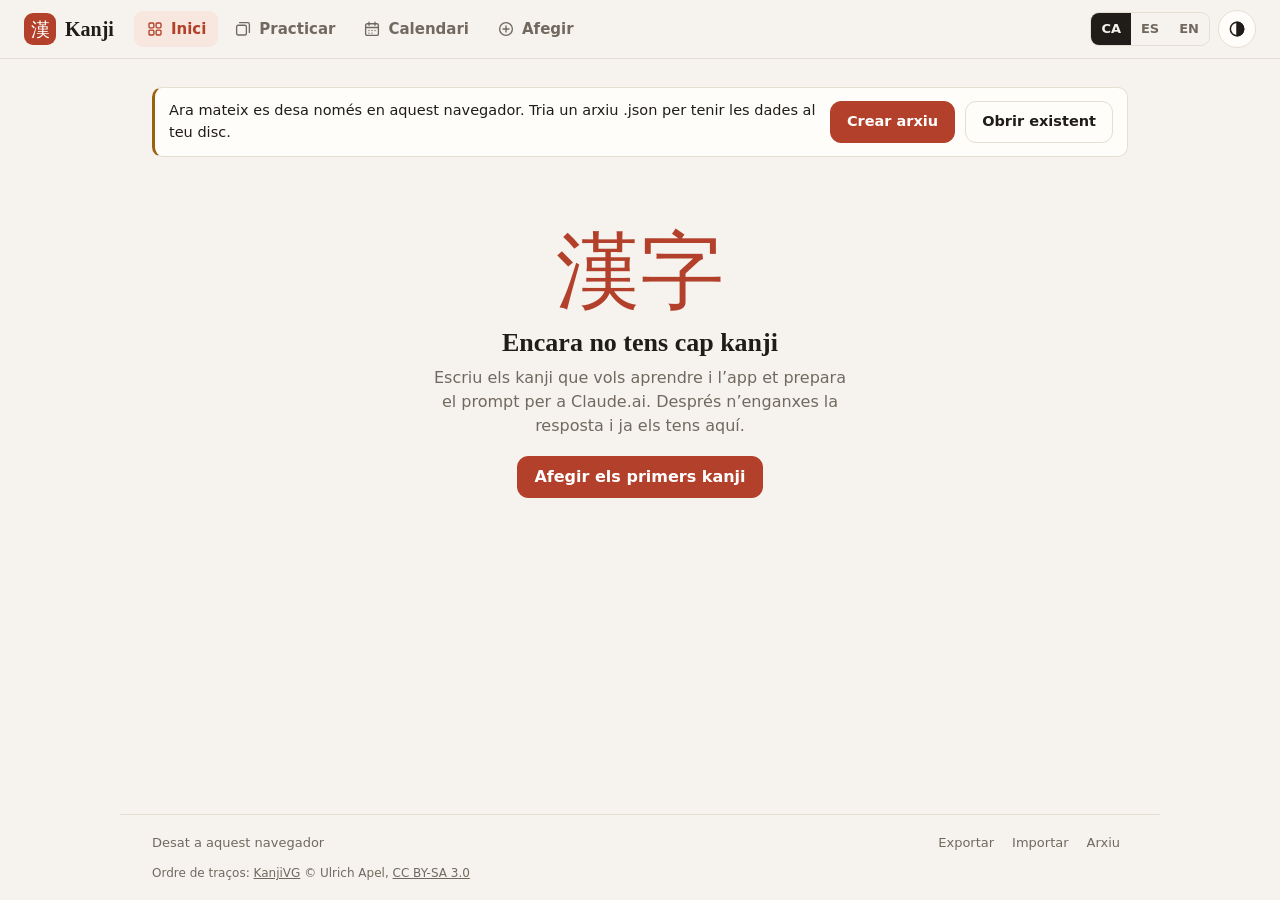
==== commit 03acc95a: "Add: show the unchecked cards in the "Verify all" dialog - Tap one to close the dialog and open that" ====
--- a/index.html
+++ b/index.html
@@ -9,7 +9,7 @@
 <meta name="description" content="Aprèn kanji amb fitxes, ordre de traços i repetició espaiada.">
 <title>Kanji</title>
 <link rel="icon" type="image/svg+xml" href="assets/favicon.svg">
-<link rel="stylesheet" href="css/styles.css?v=30">
+<link rel="stylesheet" href="css/styles.css?v=31">
 <script>
   // Tema abans de pintar, perquè no parpellegi (la mateixa clau que Prefs.theme, a js/prefs.js).
   try { const th = localStorage.getItem('kanji:tema'); if (th) document.documentElement.dataset.theme = th; } catch {}
@@ -64,23 +64,23 @@
 <input id="importInput" type="file" accept=".json,application/json" hidden>
 <div id="toast" class="toast" role="status" aria-live="polite" hidden></div>
 
-<script src="js/prefs.js?v=30"></script>
-<script src="js/i18n.js?v=30"></script>
-<script src="js/util.js?v=30"></script>
-<script src="js/card.js?v=30"></script>
-<script src="js/peces.js?v=30"></script>
-<script src="js/almacen.js?v=30"></script>
-<script src="js/validar.js?v=30"></script>
-<script src="js/store.js?v=30"></script>
-<script src="js/prompt.js?v=30"></script>
-<script src="js/veu.js?v=30"></script>
-<script src="js/traces.js?v=30"></script>
-<script src="js/inici.js?v=30"></script>
-<script src="js/fitxa.js?v=30"></script>
-<script src="js/afegir.js?v=30"></script>
-<script src="js/practica.js?v=30"></script>
-<script src="js/calendari.js?v=30"></script>
-<script src="js/etiquetes.js?v=30"></script>
-<script src="js/app.js?v=30"></script>
+<script src="js/prefs.js?v=31"></script>
+<script src="js/i18n.js?v=31"></script>
+<script src="js/util.js?v=31"></script>
+<script src="js/card.js?v=31"></script>
+<script src="js/peces.js?v=31"></script>
+<script src="js/almacen.js?v=31"></script>
+<script src="js/validar.js?v=31"></script>
+<script src="js/store.js?v=31"></script>
+<script src="js/prompt.js?v=31"></script>
+<script src="js/veu.js?v=31"></script>
+<script src="js/traces.js?v=31"></script>
+<script src="js/inici.js?v=31"></script>
+<script src="js/fitxa.js?v=31"></script>
+<script src="js/afegir.js?v=31"></script>
+<script src="js/practica.js?v=31"></script>
+<script src="js/calendari.js?v=31"></script>
+<script src="js/etiquetes.js?v=31"></script>
+<script src="js/app.js?v=31"></script>
 </body>
 </html>
--- a/css/styles.css
+++ b/css/styles.css
@@ -913,6 +913,10 @@
 .ask form { padding: 20px; }
 .ask h2 { margin: 0 0 8px; font: 700 19px/1.3 var(--serif); }
 .ask p { margin: 0; color: var(--mute); font-size: 15px; }
+.ask-tiles {
+  display: grid; grid-template-columns: repeat(auto-fill, minmax(76px, 1fr)); gap: 8px;
+  max-height: 40vh; overflow-y: auto; margin-top: 14px;
+}
 .ask-btns { display: flex; flex-wrap: wrap; justify-content: flex-end; gap: 8px; margin-top: 18px; }
 
 /* ---------- Avisos ---------- */
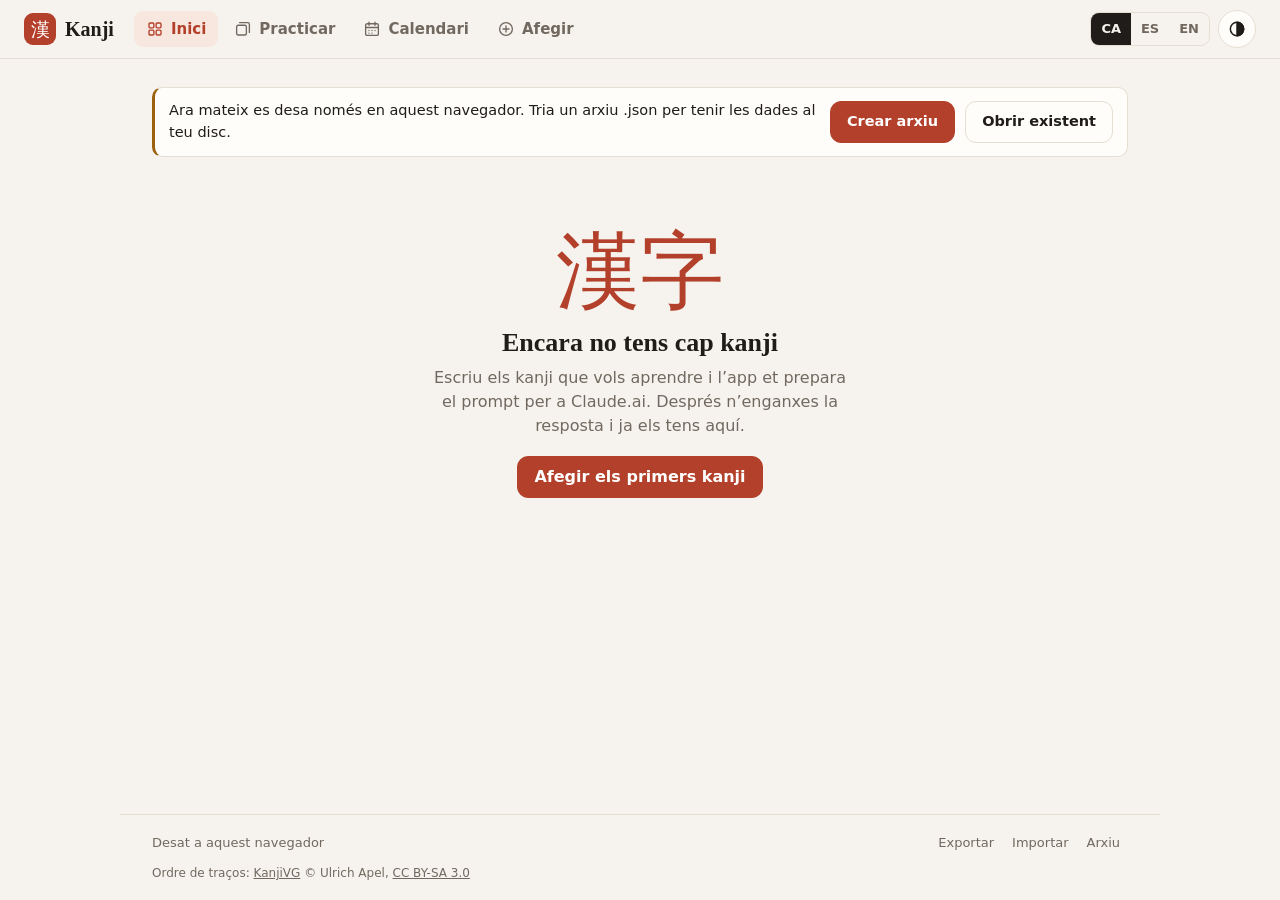
==== commit 6e56faeb: "Add: install as an app and use it offline (PWA) - Manifest, icons and a service worker that keeps th" ====
--- a/index.html
+++ b/index.html
@@ -9,7 +9,11 @@
 <meta name="description" content="Aprèn kanji amb fitxes, ordre de traços i repetició espaiada.">
 <title>Kanji</title>
 <link rel="icon" type="image/svg+xml" href="assets/favicon.svg">
-<link rel="stylesheet" href="css/styles.css?v=31">
+<!-- Per instal·lar-la com a app (PWA): el manifest, la icona per a iPhone i el color de la barra del mòbil. -->
+<link rel="manifest" href="manifest.webmanifest">
+<link rel="apple-touch-icon" href="assets/icon-any-192.png">
+<meta name="theme-color" content="#f6f3ee">
+<link rel="stylesheet" href="css/styles.css?v=43">
 <script>
   // Tema abans de pintar, perquè no parpellegi (la mateixa clau que Prefs.theme, a js/prefs.js).
   try { const th = localStorage.getItem('kanji:tema'); if (th) document.documentElement.dataset.theme = th; } catch {}
@@ -64,23 +68,23 @@
 <input id="importInput" type="file" accept=".json,application/json" hidden>
 <div id="toast" class="toast" role="status" aria-live="polite" hidden></div>
 
-<script src="js/prefs.js?v=31"></script>
-<script src="js/i18n.js?v=31"></script>
-<script src="js/util.js?v=31"></script>
-<script src="js/card.js?v=31"></script>
-<script src="js/peces.js?v=31"></script>
-<script src="js/almacen.js?v=31"></script>
-<script src="js/validar.js?v=31"></script>
-<script src="js/store.js?v=31"></script>
-<script src="js/prompt.js?v=31"></script>
-<script src="js/veu.js?v=31"></script>
-<script src="js/traces.js?v=31"></script>
-<script src="js/inici.js?v=31"></script>
-<script src="js/fitxa.js?v=31"></script>
-<script src="js/afegir.js?v=31"></script>
-<script src="js/practica.js?v=31"></script>
-<script src="js/calendari.js?v=31"></script>
-<script src="js/etiquetes.js?v=31"></script>
-<script src="js/app.js?v=31"></script>
+<script src="js/prefs.js?v=43"></script>
+<script src="js/i18n.js?v=43"></script>
+<script src="js/util.js?v=43"></script>
+<script src="js/card.js?v=43"></script>
+<script src="js/peces.js?v=43"></script>
+<script src="js/almacen.js?v=43"></script>
+<script src="js/validar.js?v=43"></script>
+<script src="js/store.js?v=43"></script>
+<script src="js/prompt.js?v=43"></script>
+<script src="js/veu.js?v=43"></script>
+<script src="js/traces.js?v=43"></script>
+<script src="js/inici.js?v=43"></script>
+<script src="js/fitxa.js?v=43"></script>
+<script src="js/afegir.js?v=43"></script>
+<script src="js/practica.js?v=43"></script>
+<script src="js/calendari.js?v=43"></script>
+<script src="js/etiquetes.js?v=43"></script>
+<script src="js/app.js?v=43"></script>
 </body>
 </html>
--- a/css/styles.css
+++ b/css/styles.css
@@ -4,6 +4,7 @@
   --accent: #b3402a; --accent-ink: #ffffff; --accent-soft: #f8e7df;
   --ok: #2e7d4f; --warn: #9a620f; --danger: #b3352f; --ghost: #e6dfd3;
   --ok-soft: #e2f0e7; --danger-soft: #f8e0dd;
+  --sub: #4a6fa5;
   --b1: #c9573f; --b2: #cf8a2e; --b3: #b9a232; --b4: #6f9e4a; --b5: #2e7d4f;
   --serif: Georgia, "Iowan Old Style", "Times New Roman", serif;
   --sans: system-ui, -apple-system, "Segoe UI", Roboto, sans-serif;
@@ -18,13 +19,17 @@
   --accent: #f08a6c; --accent-ink: #1a1512; --accent-soft: #3b2721;
   --ok: #62c48f; --warn: #e3b252; --danger: #ff8a7a; --ghost: #36312c;
   --ok-soft: #1c3126; --danger-soft: #3b2220;
+  --sub: #8aaedb;
   --b1: #f08a6c; --b2: #eaa54c; --b3: #d9c450; --b4: #98c76e; --b5: #62c48f;
   color-scheme: dark;
 }
 
 * { box-sizing: border-box; }
 [hidden] { display: none !important; }
-html { -webkit-text-size-adjust: 100%; }
+/* La barra de desplaçament sempre hi és (a les pàgines curtes, sense moure's): si no, quan la pàgina es fa més
+   llarga (obrir un grup, pintar més fitxes) la barra apareix, l'amplada canvia i tot parpelleja. scrollbar-gutter
+   a l'arrel no ho evita a Chrome; overflow-y: scroll, sí. Al mòbil la barra va per sobre i no canvia res. */
+html { -webkit-text-size-adjust: 100%; overflow-y: scroll; }
 body {
   margin: 0; min-height: 100vh; min-height: 100dvh; display: flex; flex-direction: column;
   background: var(--bg); color: var(--ink); font: 16px/1.5 var(--sans);
@@ -237,7 +242,7 @@
 .toggle.small .switch { width: 38px; height: 22px; margin: 0; }
 .toggle.small .switch i { width: 16px; height: 16px; }
 .toggle.small .switch[aria-checked="true"] i { transform: translateX(16px); }
-.grid.hide-m .tile-m { visibility: hidden; } /* s'amaga però conserva el lloc: les targetes no canvien de mida */
+.hide-m .tile-m { visibility: hidden; } /* s'amaga però conserva el lloc: les targetes no canvien de mida */
 [data-romaji="off"] .ro, [data-romaji="off"] .rd-ro, [data-romaji="off"] .ros { display: none !important; }
 .found:empty { display: none; }
 .grid { display: grid; grid-template-columns: repeat(auto-fill, minmax(96px, 1fr)); gap: 8px; }
@@ -817,28 +822,110 @@
   border: 0;
 }
 
-/* ---------- Etiquetes ---------- */
-/* Inici: fila a part dels altres filtres (sota, a tota l'amplada); les de dins surten en una fila més, amb «›». */
-.home-tags { display: grid; gap: 6px; grid-column: 1 / -1; }
-.home-tags .chips { flex-wrap: wrap; overflow: visible; align-items: center; }
-.home-tags-l { flex: none; margin-right: 2px; font-size: 13.5px; font-weight: 600; color: var(--mute); }
-/* Botó «Etiquetes»: mostra o amaga les files; obert, premut (ple). Cantonades menys rodones que les pastilles. */
-.home-tags-toggle {
+/* ---------- Categories ---------- */
+/* Inici: «Veure: Totes | Per categories» (a tota l'amplada, sota els filtres) i l'enllaç per gestionar-les. */
+.home-view { grid-column: 1 / -1; flex-wrap: wrap; overflow: visible; align-items: center; }
+.home-view-l { flex: none; margin-right: 2px; font-size: 13.5px; font-weight: 600; color: var(--mute); }
+.home-cats-edit { margin-left: auto; color: var(--mute); font-size: 13.5px; }
+/* Grups plegables: la capçalera és un botó a tota l'amplada, amb el nom, quantes fitxes i una marca que gira. */
+.cat-view { display: grid; gap: 14px; }
+/* «Ordre: El meu | A-Z» a l'esquerra i «Desplegar totes / Plegar totes» a la dreta, amb una amplada mínima perquè
+   no salti en canviar el text. */
+.cat-tools { display: flex; flex-wrap: wrap; align-items: center; justify-content: space-between; gap: 8px; }
+.cat-all { min-width: 9.5em; margin: 0 0 0 auto; text-align: center; font-size: 14px; }
+.cat-order { display: flex; align-items: center; gap: 6px; }
+.cat-order-l { font-size: 13.5px; font-weight: 600; color: var(--mute); }
+.tags-order-row { margin: -2px 0 10px; }
+/* Mode «Reordenar» per categories (ordinador): només les capçaleres, amb la vora discontínua; la que mous queda
+   com un forat. */
+.cat-sortable { display: grid; gap: 8px; }
+.cat-sortable .cat { cursor: grab; border-style: dashed; user-select: none; -webkit-user-select: none; }
+.cat-sortable .cat-head::before { display: none; }
+.cat-sortable .cat.dragging { opacity: .35; border-color: var(--accent); }
+.cat-subs { padding-top: 10px; }
+.cat { background: var(--panel); border: 1px solid var(--line); border-radius: var(--r); }
+.cat-head {
+  display: flex;
+  align-items: center;
+  gap: 10px;
+  width: 100%;
+  padding: 12px 14px;
+  border: 0;
+  border-radius: var(--r);
+  background: none;
+  font-size: 16px;
+  font-weight: 600;
+  text-align: left;
+}
+.cat-head:hover { background: var(--hover); }
+.cat-head::before {
+  content: "";
   flex: none;
-  padding: 5px 13px;
-  border: 1px solid var(--line);
-  border-radius: 9px;
-  background: var(--panel);
-  font-size: 14px;
-  font-weight: 600;
-}
-.home-tags-toggle[aria-expanded="true"] { background: var(--ink); border-color: var(--ink); color: var(--bg); }
-.home-tags-toggle:hover { border-color: var(--mute); }
-.home-tags-sub { padding-left: 10px; }
-.home-tags-edit { color: var(--ink); text-decoration: none; border-style: dashed; }
-/* Fitxa: les etiquetes que té, com a pastilles. */
+  width: 7px;
+  height: 7px;
+  border-right: 2px solid var(--mute);
+  border-bottom: 2px solid var(--mute);
+  transform: rotate(-45deg);
+  transition: transform .15s;
+}
+.cat-head[aria-expanded="true"]::before { transform: rotate(45deg); }
+.cat-name { flex: 1; min-width: 0; overflow-wrap: anywhere; }
+.cat-n { flex: none; color: var(--mute); font-size: 14px; font-weight: 500; font-variant-numeric: tabular-nums; }
+.cat-body { display: grid; gap: 8px; padding: 0 10px 10px; }
+.cat.cat-sub .cat-head { padding: 10px 12px; font-size: 15px; }
+/* Inici: els nivells es distingeixen sobretot per la tipografia i la superfície, i el color només fa de marca
+   petita (regla 60-30-10: el color fort, poc i on importa). Els noms, amb Yu Gothic (la japonesa de Windows; als
+   altres sistemes, la japonesa que hi hagi). Categories: en negreta i més grans, amb una ratlleta terracota.
+   Subcategories: sense negreta, a dins, amb el fons de la pàgina (més enfonsat) i la ratlleta blau índigo.
+   «Sense categoria»: la ratlleta grisa. */
+:is(.cat-view, .cat-sortable) .cat { --cat-mark: var(--accent); }
+:is(.cat-view, .cat-sortable) .cat.cat-sub { --cat-mark: var(--sub); background: var(--bg); }
+.cat-view .cat.cat-none { --cat-mark: var(--mute); }
+:is(.cat-view, .cat-sortable) .cat-name { display: flex; align-items: center; gap: 9px; }
+:is(.cat-view, .cat-sortable) .cat-name::before {
+  content: "";
+  flex: none;
+  align-self: stretch;
+  width: 4px;
+  min-height: 1.1em;
+  border-radius: 2px;
+  background: var(--cat-mark);
+}
+:is(.cat-view, .cat-sortable) .cat { --cat-font: "Yu Gothic", YuGothic, var(--jp); }
+:is(.cat-view, .cat-sortable) .cat:not(.cat-sub) > .cat-head { font: 700 18px/1.25 var(--cat-font); }
+:is(.cat-view, .cat-sortable) .cat.cat-sub > .cat-head { font: 400 15px/1.25 var(--cat-font); }
+/* Només a les principals: una línia contínua des del nom fins al número, del color de la ratlleta
+   però suau (si no, amb tot plegat, cansa la vista). */
+.cat-view .cat:not(.cat-sub) > .cat-head .cat-name::after {
+  content: "";
+  flex: 1 1 16px;
+  min-width: 16px;
+  margin: 0 2px 0 6px;
+  border-bottom: 2px solid color-mix(in srgb, var(--cat-mark) 35%, transparent);
+}
+.cat-view .cat-body { padding-top: 2px; }
+.cat-body > .grid { padding: 2px 0; }
+/* Fitxa: les categories que té, com a pastilles; en canviar-les, cada categoria es desplega amb els seus botons. */
 .card-tag-list { display: flex; flex-wrap: wrap; gap: 6px; }
 .card-tags h2 .btn { text-transform: none; letter-spacing: normal; font: 600 14px/1.2 var(--sans); color: var(--ink); }
+.pick-tree { display: grid; gap: 6px; margin-top: 10px; }
+.pick-cat .cat-head { padding: 8px 10px; border: 1px solid var(--line); font-size: 15px; }
+.pick-cat > .tag-pick { margin-left: 0; }
+.pick-subs { display: flex; flex-wrap: wrap; gap: 6px; padding: 8px 4px 4px 22px; }
+.tag-pick {
+  padding: 5px 13px;
+  border: 1px solid var(--line);
+  border-radius: 999px;
+  background: var(--panel);
+  font-size: 14.5px;
+}
+.tag-pick[aria-pressed="true"] { background: var(--ink); border-color: var(--ink); color: var(--bg); }
+.tag-pick:focus-visible { outline: 2px solid var(--accent); outline-offset: 2px; }
+/* Afegir i «Categoritzar amb Claude»: on va cada fitxa (les categories noves, marcades). */
+.add-cats { margin: 4px 0 0; color: var(--mute); font-size: 13.5px; }
+.add-cats em, .tags-ai em { color: var(--accent); font-style: normal; font-weight: 600; }
+.tags-ai .paste { margin-top: 12px; }
+.tags-ai .ptext { margin-top: 10px; }
 /* Pantalla d'etiquetes: arbre amb el nombre de fitxes, formularis i rajoles per triar. */
 .tags-crumbs { margin: 0 0 2px; color: var(--mute); font-size: 14px; }
 .tags-crumbs a { color: inherit; }
@@ -875,7 +962,6 @@
 /* «Sense etiqueta» (automàtica): la primera, separada de l'arbre amb una ratlla discontínua. */
 .tags-untagged { margin-bottom: 4px; padding-bottom: 4px; border-bottom: 1px dashed var(--line); }
 .tags-untagged em { color: var(--mute); font-size: 13px; }
-.home-tags-none { border-style: dashed; }
 .tags-form { display: grid; gap: 10px; margin-top: 12px; }
 h2 + .tags-form { margin-top: 0; }
 .tags-form > .btn { justify-self: start; }
